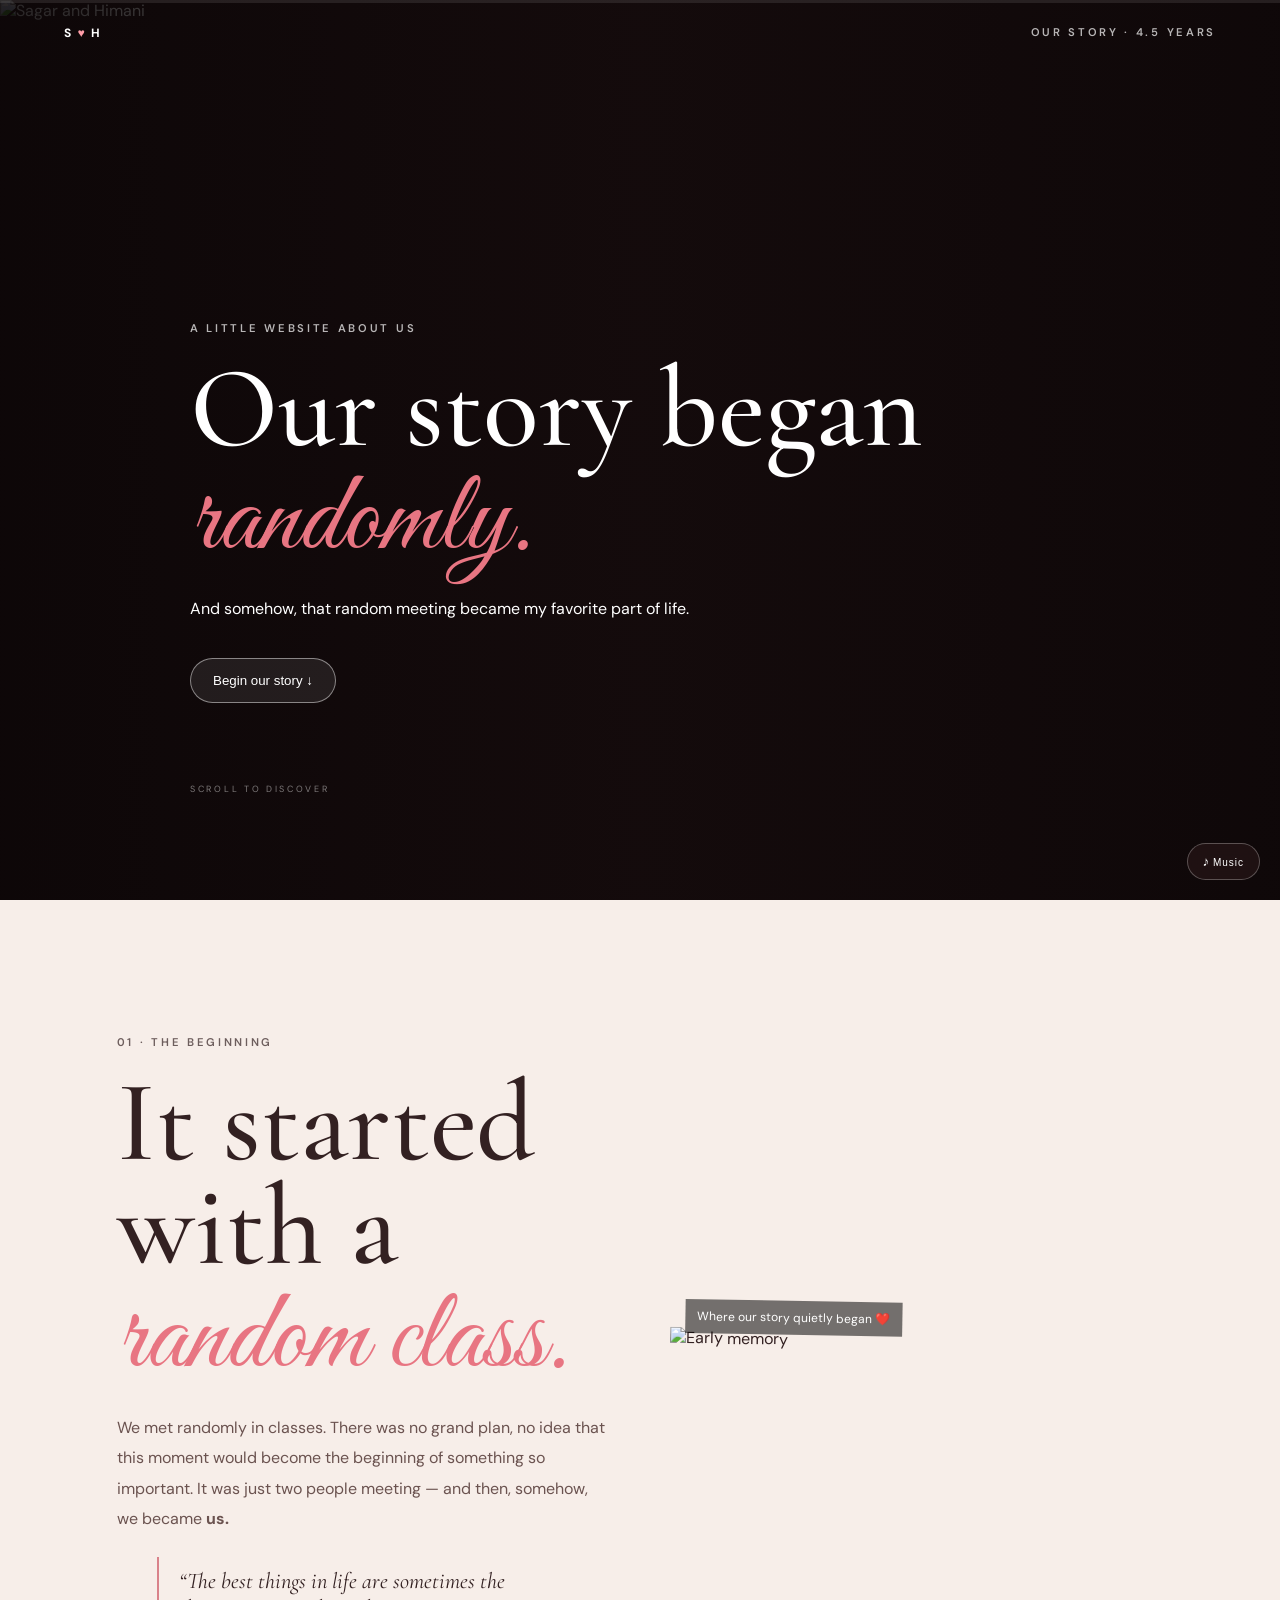
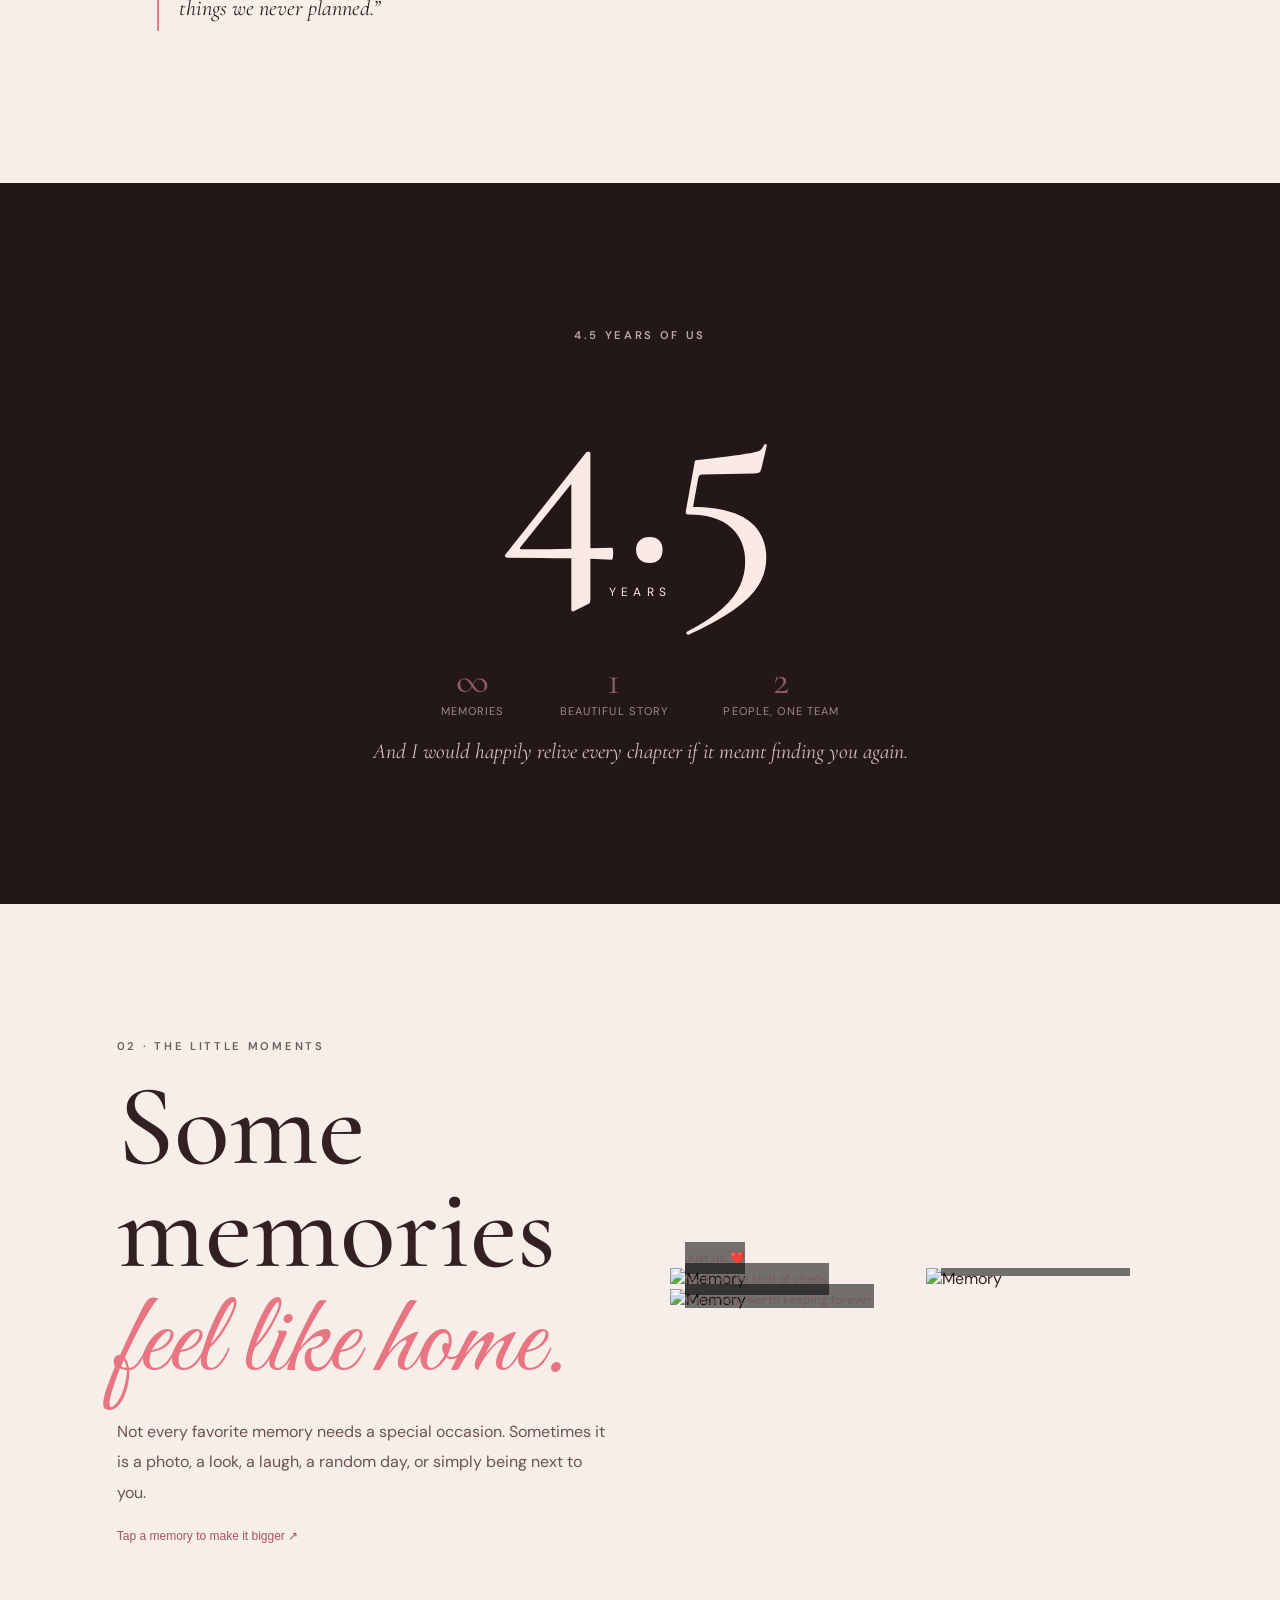
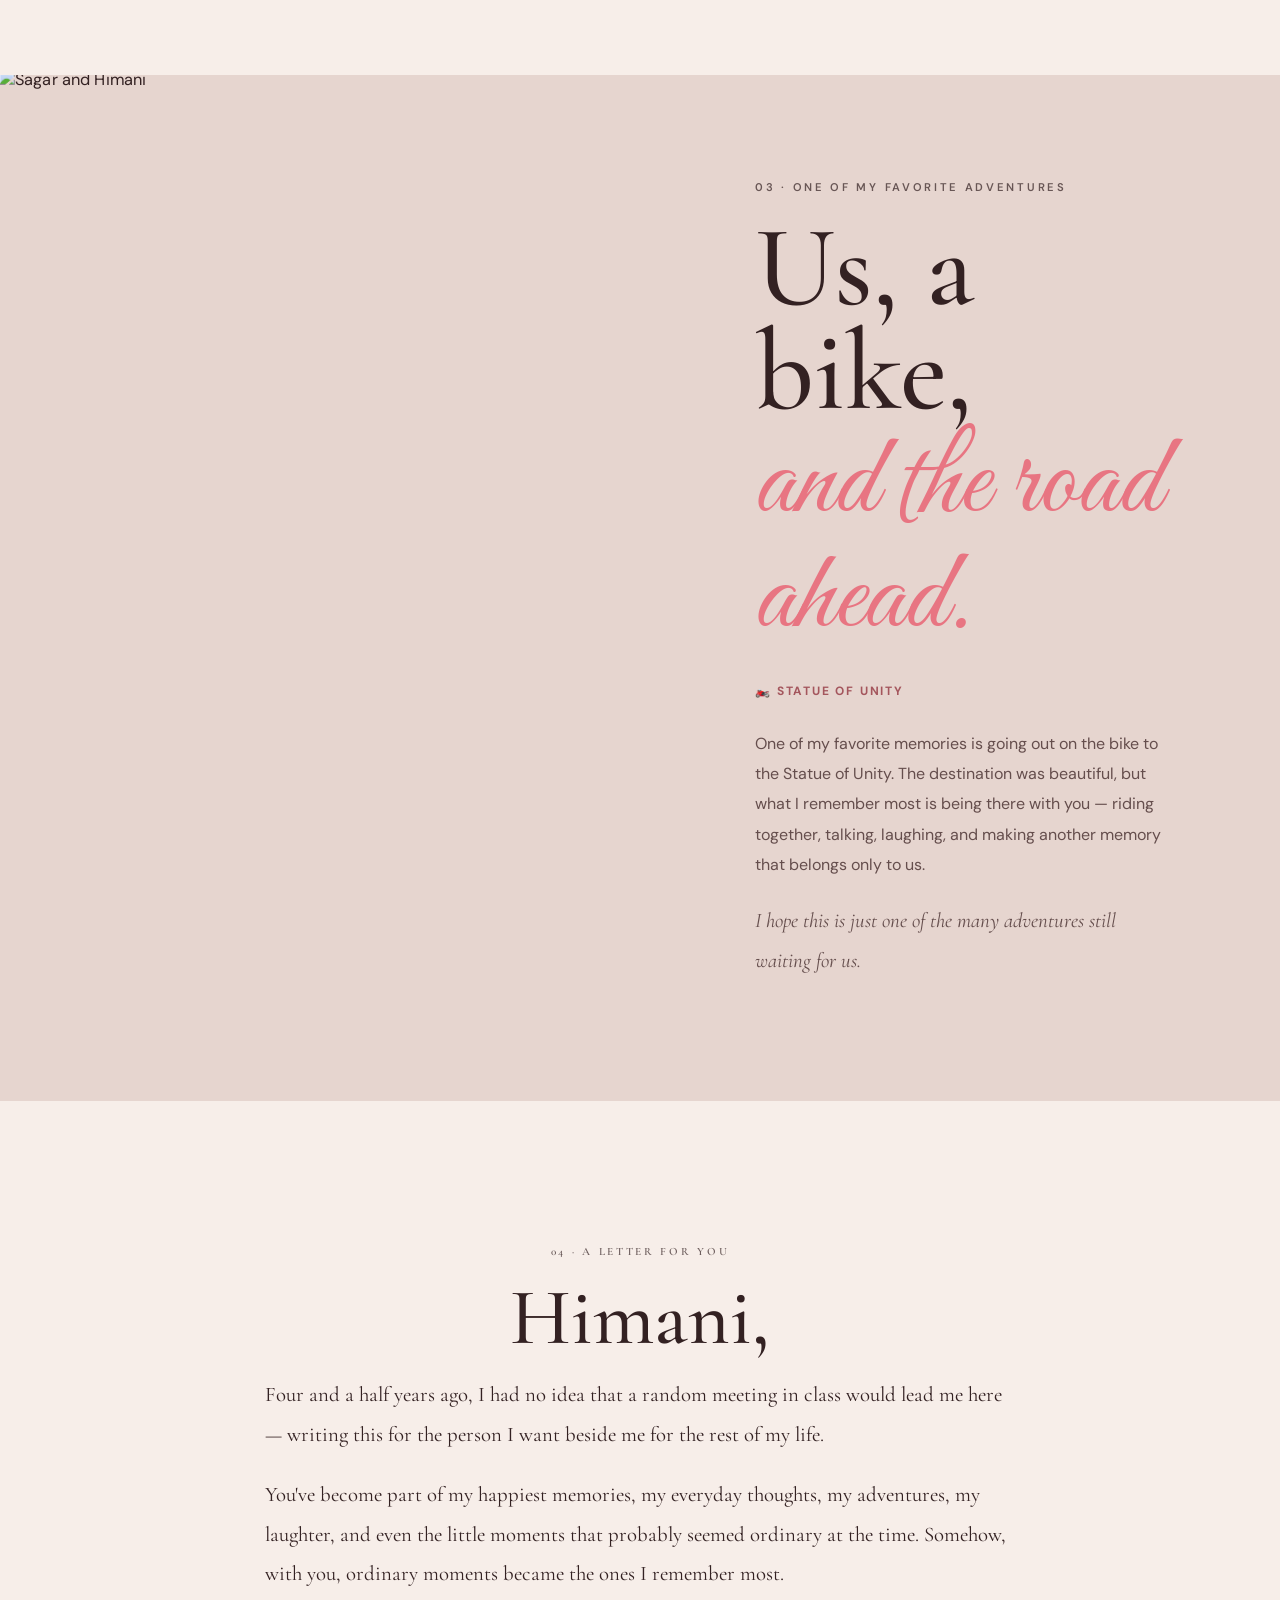
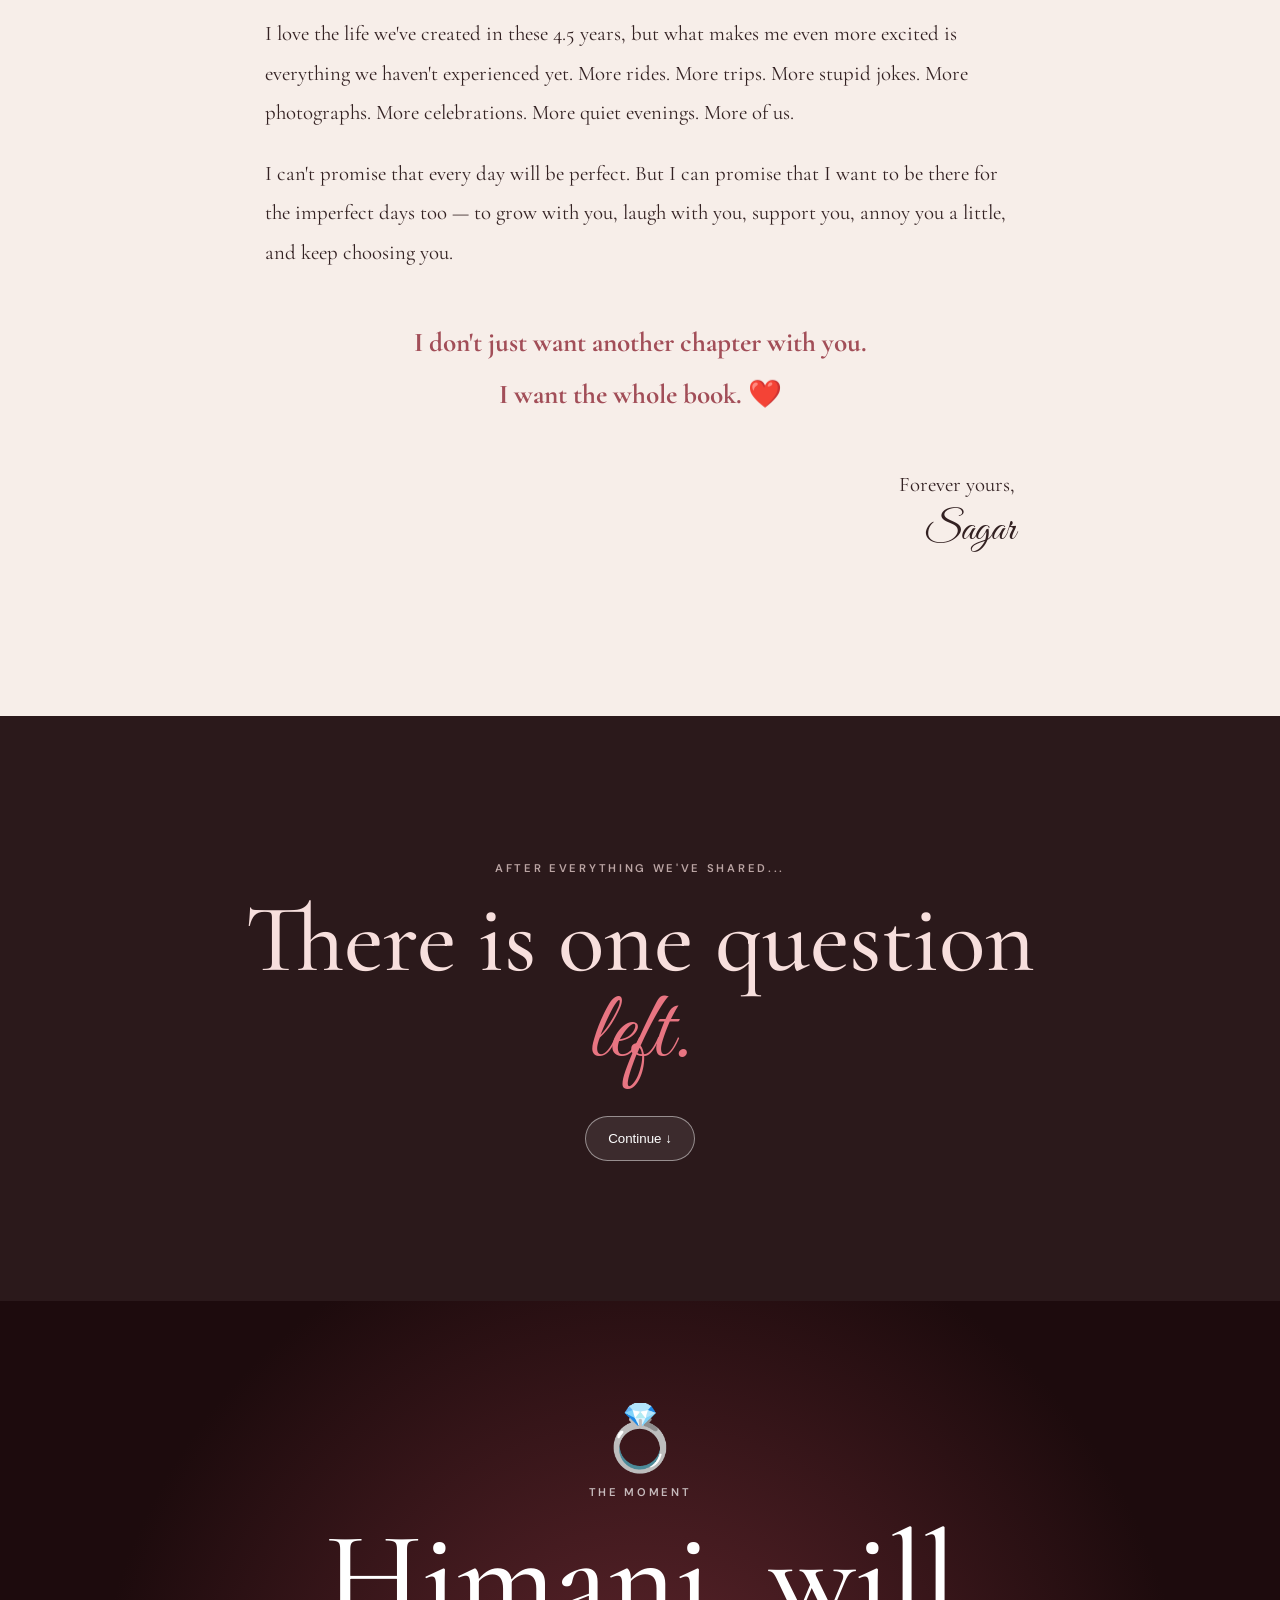
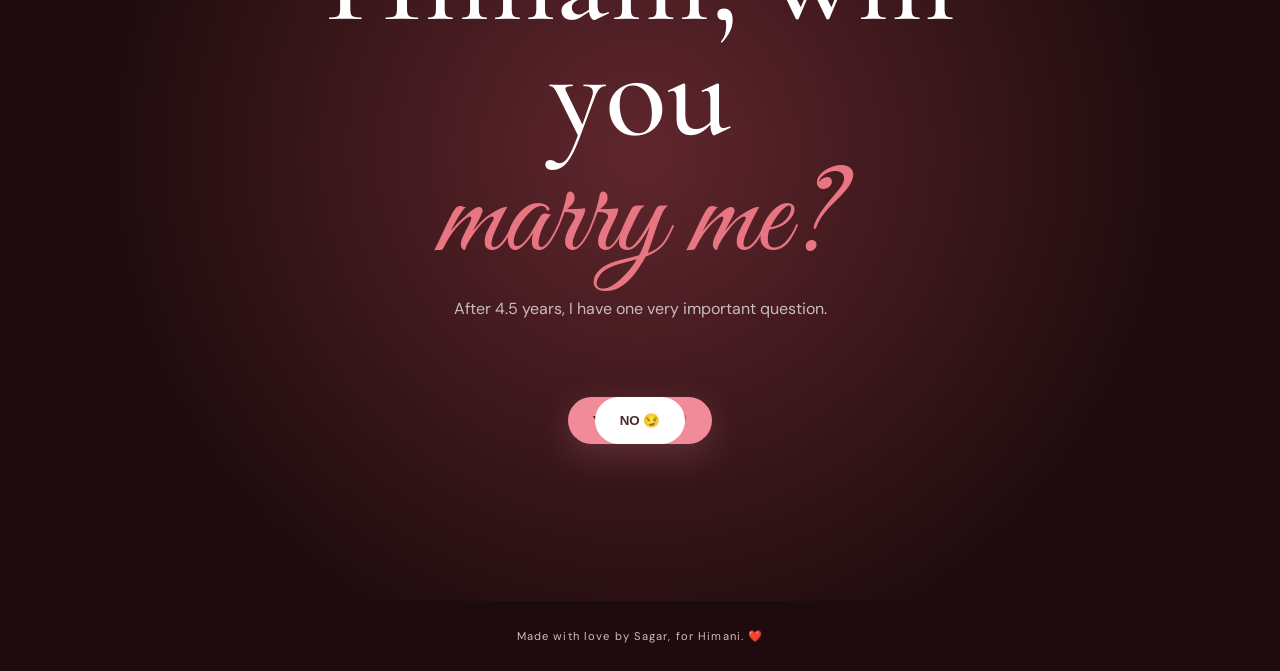
==== index.html @ 628e0842 "Add files via upload" ====
<!doctype html>
<html lang="en">
<head>
<meta charset="utf-8">
<meta name="viewport" content="width=device-width,initial-scale=1,viewport-fit=cover">
<meta name="theme-color" content="#1b0b0d">
<title>Sagar ❤️ Himani — Forever</title>
<link rel="preconnect" href="https://fonts.googleapis.com">
<link rel="preconnect" href="https://fonts.gstatic.com" crossorigin>
<link href="https://fonts.googleapis.com/css2?family=Cormorant+Garamond:wght@400;500;600;700&family=DM+Sans:wght@400;500;600&family=Great+Vibes&display=swap" rel="stylesheet">
<link rel="stylesheet" href="style.css">
</head>
<body>
<div class="loader"><div class="loaderHeart">♥</div><p>Loading our story...</p></div>
<div class="ambient"></div>
<button class="music" id="musicBtn" aria-label="Toggle ambient music">♪ <span>Music</span></button>
<div class="progress"><span id="progressBar"></span></div>

<header><b>S <span>♥</span> H</b><small>OUR STORY · 4.5 YEARS</small></header>

<section class="hero reveal">
  <img src="images/memory-2.jpeg" alt="Sagar and Himani">
  <div class="shade"></div><div class="sparkles"></div>
  <div class="heroText">
    <small>A LITTLE WEBSITE ABOUT US</small>
    <h1>Our story began<br><i>randomly.</i></h1>
    <p>And somehow, that random meeting became my favorite part of life.</p>
    <button class="start" onclick="scrollToId('story')">Begin our story <span>↓</span></button>
    <div class="scrollHint">SCROLL TO DISCOVER</div>
  </div>
</section>

<section id="story" class="section reveal">
  <div class="copy">
    <small>01 · THE BEGINNING</small>
    <h2>It started with a<br><i>random class.</i></h2>
    <p>We met randomly in classes. There was no grand plan, no idea that this moment would become the beginning of something so important. It was just two people meeting — and then, somehow, we became <b>us.</b></p>
    <blockquote>“The best things in life are sometimes the things we never planned.”</blockquote>
  </div>
  <figure class="tilt"><img src="images/memory-1.jpeg" alt="Early memory"><figcaption>Where our story quietly began ❤️</figcaption></figure>
</section>

<section class="years reveal">
  <small>4.5 YEARS OF US</small>
  <div class="counter" data-target="4.5">0</div><label>YEARS</label>
  <div class="stats"><span><b>∞</b> memories</span><span><b>1</b> beautiful story</span><span><b>2</b> people, one team</span></div>
  <em>And I would happily relive every chapter if it meant finding you again.</em>
</section>

<section class="section gallerySection reveal">
  <div class="copy">
    <small>02 · THE LITTLE MOMENTS</small>
    <h2>Some memories<br><i>feel like home.</i></h2>
    <p>Not every favorite memory needs a special occasion. Sometimes it is a photo, a look, a laugh, a random day, or simply being next to you.</p>
    <button class="galleryHint" onclick="openGallery()">Tap a memory to make it bigger ↗</button>
  </div>
  <div class="gallery">
    <figure class="memory" onclick="openGallery(0)"><img src="images/memory-3.jpeg" alt="Memory"><figcaption>Just us. ❤️</figcaption></figure>
    <figure class="memory" onclick="openGallery(1)"><img src="images/memory-4.jpeg" alt="Memory"><figcaption>My favorite kind of chaos.</figcaption></figure>
    <figure class="memory" onclick="openGallery(2)"><img src="images/memory-5.jpeg" alt="Memory"><figcaption>A moment worth keeping forever.</figcaption></figure>
  </div>
</section>

<section class="journey reveal">
  <div class="journeyImg"><img src="images/memory-2.jpeg" alt="Sagar and Himani"></div>
  <div class="journeyCopy">
    <small>03 · ONE OF MY FAVORITE ADVENTURES</small>
    <h2>Us, a bike,<br><i>and the road ahead.</i></h2>
    <b class="location">🏍️ STATUE OF UNITY</b>
    <p>One of my favorite memories is going out on the bike to the Statue of Unity. The destination was beautiful, but what I remember most is being there with you — riding together, talking, laughing, and making another memory that belongs only to us.</p>
    <p class="script">I hope this is just one of the many adventures still waiting for us.</p>
  </div>
</section>

<section class="letter reveal">
  <small>04 · A LETTER FOR YOU</small>
  <h2>Himani,</h2>
  <div class="letterBody">
    <p>Four and a half years ago, I had no idea that a random meeting in class would lead me here — writing this for the person I want beside me for the rest of my life.</p>
    <p>You've become part of my happiest memories, my everyday thoughts, my adventures, my laughter, and even the little moments that probably seemed ordinary at the time. Somehow, with you, ordinary moments became the ones I remember most.</p>
    <p>I love the life we've created in these 4.5 years, but what makes me even more excited is everything we haven't experienced yet. More rides. More trips. More stupid jokes. More photographs. More celebrations. More quiet evenings. More of us.</p>
    <p>I can't promise that every day will be perfect. But I can promise that I want to be there for the imperfect days too — to grow with you, laugh with you, support you, annoy you a little, and keep choosing you.</p>
    <strong>I don't just want another chapter with you.<br>I want the whole book. ❤️</strong>
    <p class="sign">Forever yours,<br><b>Sagar</b></p>
  </div>
</section>

<section class="pause reveal"><div><small>AFTER EVERYTHING WE'VE SHARED...</small><h2>There is one question<br><i>left.</i></h2><button onclick="scrollToId('proposal')">Continue ↓</button></div></section>

<section id="proposal" class="proposal">
  <div class="proposalInner">
    <div class="ring">💍</div><small>THE MOMENT</small>
    <h2>Himani, will you<br><i>marry me?</i></h2>
    <p>After 4.5 years, I have one very important question.</p>
    <div id="buttons"><button id="yes">YES, I WILL ❤️</button><button id="no">NO 😏</button></div>
    <span id="msg"></span>
  </div>
</section>

<section id="yesScreen">
  <div class="celebrate"><div class="yesHeart">❤️</div><small>SHE SAID YES!</small><h2>Our next chapter<br><i>starts here.</i></h2><h3>Sagar ❤️ Himani</h3><p>Here's to every road we haven't taken, every memory we haven't made, and every version of us that is still waiting to be discovered.</p><img src="images/memory-5.jpeg" alt="Sagar and Himani"><div class="forever">Our story isn't ending here.<br><span>It's just getting started. ❤️</span></div></div>
</section>

<div class="lightbox" id="lightbox"><button onclick="closeGallery()">×</button><img id="lightboxImg" alt="Memory"><p id="lightboxCaption"></p></div>
<footer>Made with love by Sagar, for Himani. ❤️</footer>
<script src="script.js"></script>
</body>
</html>
---- style.css ----
*{box-sizing:border-box}html{scroll-behavior:smooth}body{margin:0;background:#f7eee9;color:#332122;font-family:"DM Sans",sans-serif;overflow-x:hidden}.loader{position:fixed;inset:0;background:#1d0b0d;color:#f8dfdf;z-index:9999;display:grid;place-items:center;text-align:center;transition:opacity .8s,visibility .8s}.loader.hide{opacity:0;visibility:hidden}.loaderHeart{font-size:55px;animation:pulse 1s infinite}.loader p{position:absolute;margin-top:150px;font-size:11px;letter-spacing:.22em;text-transform:uppercase;opacity:.65}.ambient{position:fixed;inset:0;pointer-events:none;background:radial-gradient(circle at 15% 20%,#e9869120,transparent 25%),radial-gradient(circle at 85% 75%,#9e566620,transparent 30%);z-index:-1}header{position:absolute;z-index:20;top:0;left:0;right:0;padding:25px 5vw;color:#fff;display:flex;justify-content:space-between;letter-spacing:.15em;font-size:.75rem}header span{color:#ff9da8}.music{position:fixed;z-index:40;right:20px;bottom:20px;border:1px solid #ffffff44;background:#241416cc;color:#fff;border-radius:50px;padding:10px 15px;cursor:pointer;backdrop-filter:blur(10px)}.music span{font-size:10px;letter-spacing:.1em}.progress{position:fixed;z-index:60;left:0;top:0;width:100%;height:3px;background:#ffffff18}.progress span{display:block;width:0;height:100%;background:#ef8793}.hero{height:100vh;position:relative;display:grid;place-items:center;background:#160c0d;color:white;overflow:hidden}.hero>img{position:absolute;width:100%;height:100%;object-fit:cover;filter:brightness(.48);object-position:center}.shade{position:absolute;inset:0;background:linear-gradient(90deg,#0a0506b8,#0a05062b,#0a050699)}.heroText{position:relative;width:min(900px,88%)}small{font-size:.7rem;letter-spacing:.24em;font-weight:600;opacity:.7}.hero h1,.section h2,.journey h2,.letter h2,.pause h2,.proposal h2,.celebrate h2{font-family:"Cormorant Garamond",serif;font-weight:500;line-height:.9;font-size:clamp(4rem,9vw,8rem);margin:20px 0}.hero i,.section i,.journey i,.pause i,.proposal i,.celebrate i{font-family:"Great Vibes",cursive;color:#e87582;font-style:normal}.heroText p{max-width:500px;line-height:1.8}.start,.pause button{border:1px solid #fff7;background:#ffffff15;color:#fff;border-radius:50px;padding:14px 22px;margin-top:18px;cursor:pointer}.scrollHint{margin-top:80px;font-size:9px;letter-spacing:.3em;opacity:.45}.section{max-width:1200px;margin:auto;padding:130px 6vw;display:grid;grid-template-columns:1fr 1fr;gap:60px;align-items:center}.copy p{line-height:1.9;color:#6b5350}.copy blockquote{border-left:2px solid #d9828a;padding:10px 20px;font-family:"Cormorant Garamond";font-size:1.4rem;font-style:italic}.section figure{margin:0;position:relative}.section figure img{width:100%;max-height:650px;object-fit:cover}.section figcaption{position:absolute;bottom:15px;left:15px;background:#0008;color:white;padding:9px 12px;font-size:.75rem}.tilt{transform:rotate(1deg);transition:.5s}.tilt:hover{transform:rotate(0) scale(1.02)}.years{background:#241718;color:#fae9e5;text-align:center;padding:140px 20px}.counter{font:500 clamp(9rem,23vw,17rem) "Cormorant Garamond";line-height:.7;margin:35px 0 10px}.years label{letter-spacing:.45em;font-size:.75rem}.stats{display:flex;justify-content:center;gap:55px;margin:55px 0 20px}.stats span{font-size:.7rem;text-transform:uppercase;letter-spacing:.1em;opacity:.55}.stats b{display:block;font:2.5rem "Cormorant Garamond";color:#e69aa0}.years em{font-family:"Cormorant Garamond";font-size:1.35rem;opacity:.8}.galleryHint{border:0;background:none;padding:0;color:#a4565d;font-size:.75rem;cursor:pointer}.gallery{columns:2;column-gap:18px}.memory{break-inside:avoid;margin:0 0 18px;cursor:zoom-in}.memory img{width:100%;height:auto;transition:transform .5s}.memory:hover img{transform:scale(1.02)}.memory figcaption{font-size:.75rem;color:#73595a;padding:8px 0}.journey{display:grid;grid-template-columns:1fr 1fr;background:#e6d5cf}.journeyImg{overflow:hidden}.journeyImg img{width:100%;height:100%;min-height:650px;object-fit:cover;transform:scale(1.02)}.journeyCopy{padding:100px 9vw;align-self:center}.journeyCopy p{line-height:1.9;color:#654e4d}.location{display:block;margin:30px 0;color:#a4565d;letter-spacing:.15em;font-size:.75rem}.script{font:italic 1.3rem "Cormorant Garamond";}.letter{max-width:800px;margin:auto;padding:140px 25px;font:1.3rem/1.9 "Cormorant Garamond"}.letter>small,.letter>h2{text-align:center;display:block}.letter h2{font-size:5rem}.letterBody>strong{display:block;text-align:center;color:#a24e58;font-size:1.7rem;margin:45px 0}.sign{text-align:right}.sign b{font:2.5rem "Great Vibes"}.pause{min-height:65vh;background:#2b191b;color:#f7dfdd;display:grid;place-items:center;text-align:center;padding:70px 20px}.pause h2{font-size:clamp(3.5rem,8vw,6rem)}.proposal{min-height:100vh;background:radial-gradient(circle,#60262d,#1d0b0d 70%);color:white;display:grid;place-items:center;text-align:center;overflow:hidden}.proposalInner{width:min(800px,90%)}.ring{font-size:4rem;animation:float 3s infinite}.proposal h2{font-size:clamp(4rem,10vw,8rem)}.proposal p{opacity:.7}.proposal #buttons{height:170px;position:relative;display:flex;align-items:center;justify-content:center;gap:20px}.proposal button{border:0;border-radius:50px;padding:16px 25px;cursor:pointer;font-weight:600}.proposal #yes{background:#f28b99;color:#351719;box-shadow:0 10px 35px #f28b9938}.proposal #no{background:white;color:#4b292d;position:absolute;transition:left .25s,top .25s}.proposal #msg{color:#f2a3aa;font-size:.85rem}#yesScreen{display:none;min-height:100vh;padding:60px 20px;place-items:center;text-align:center;background:#f7eee9}.celebrate{max-width:800px}.yesHeart{font-size:5rem;animation:pulse 1.2s infinite}.celebrate h2{font-size:clamp(4rem,10vw,8rem)}.celebrate h3{font:2rem "Cormorant Garamond"}.celebrate>p{line-height:1.8;color:#705857}.celebrate>img{width:100%;max-width:600px;max-height:650px;object-fit:cover;margin:30px auto}.forever{font:1.6rem "Cormorant Garamond";line-height:1.5}.forever span{color:#a34f58}.lightbox{position:fixed;inset:0;z-index:200;background:#12090beF;display:none;place-items:center;padding:30px}.lightbox.show{display:grid}.lightbox img{max-width:90vw;max-height:80vh;object-fit:contain}.lightbox button{position:absolute;right:25px;top:18px;border:0;background:none;color:#fff;font-size:42px;cursor:pointer}.lightbox p{position:absolute;bottom:20px;color:#fff;font:1.3rem "Cormorant Garamond"}footer{text-align:center;background:#1d0b0d;color:#d8baba;padding:28px;font-size:.7rem;letter-spacing:.1em}.conf{position:fixed;top:-20px;z-index:100;font-size:18px;animation:fall 3s forwards}@keyframes fall{to{transform:translateY(110vh) rotate(720deg);opacity:0}}@keyframes float{50%{transform:translateY(-10px)}}@keyframes pulse{50%{transform:scale(1.15)}}@media(max-width:800px){header{padding:20px}.music{right:12px;bottom:12px}.music span{display:none}.section{grid-template-columns:1fr;padding:90px 7vw}.gallery{columns:1}.journey{grid-template-columns:1fr}.journeyImg img{min-height:480px}.journeyCopy{padding:75px 8vw}.letter{padding:100px 25px;font-size:1.2rem}.stats{gap:22px}.stats span{font-size:.6rem}}
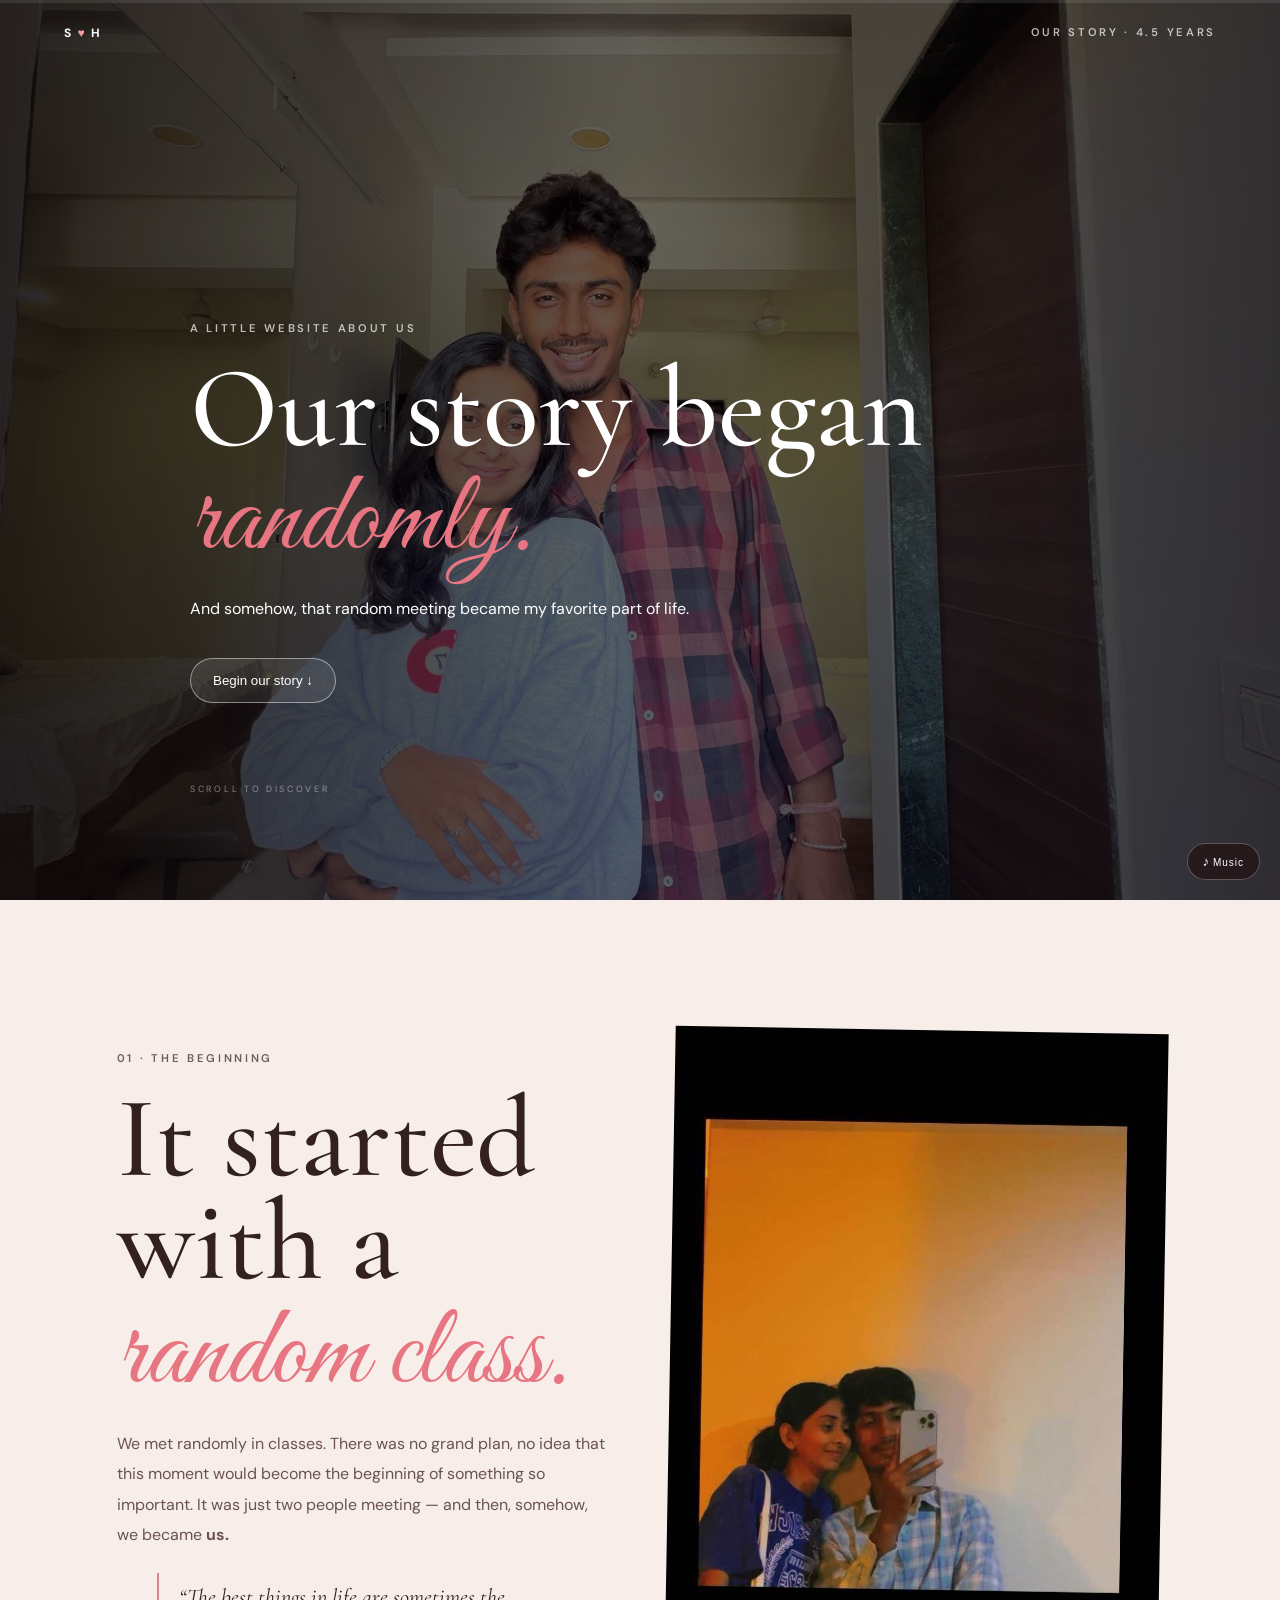
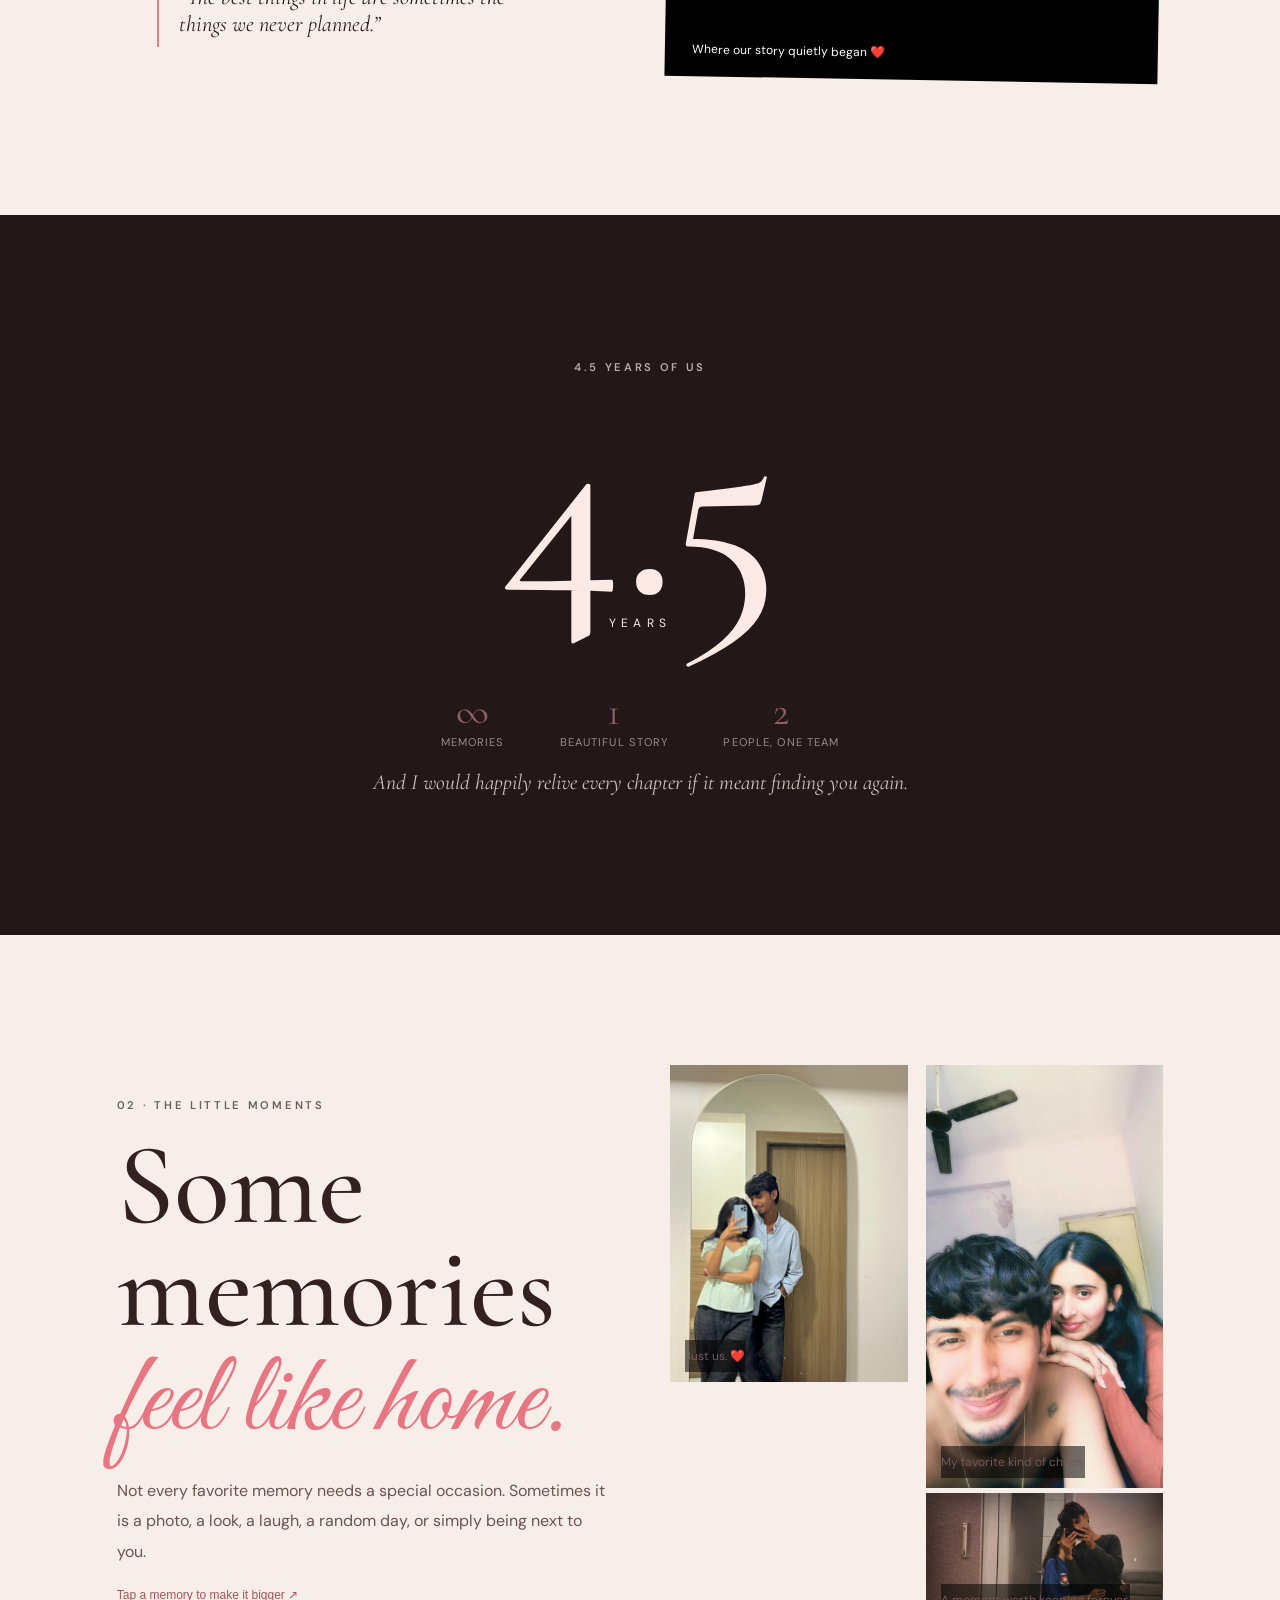
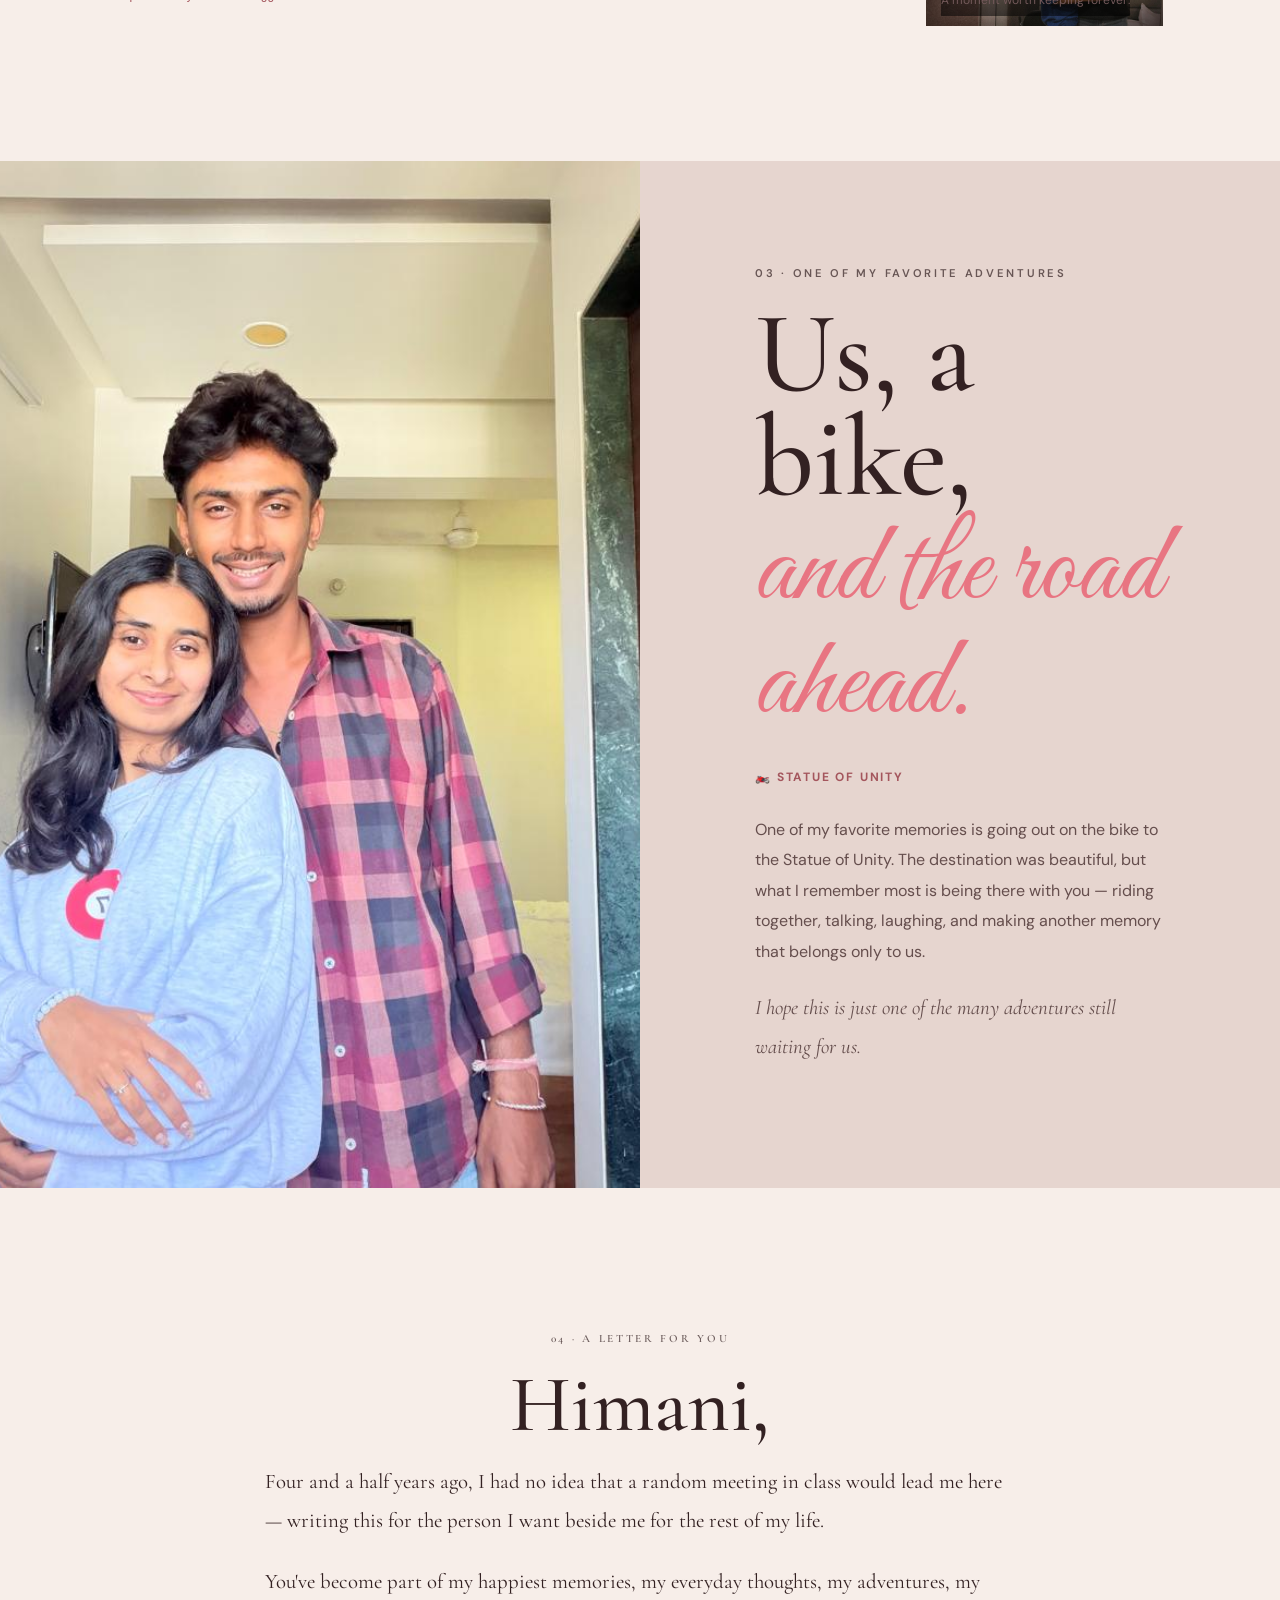
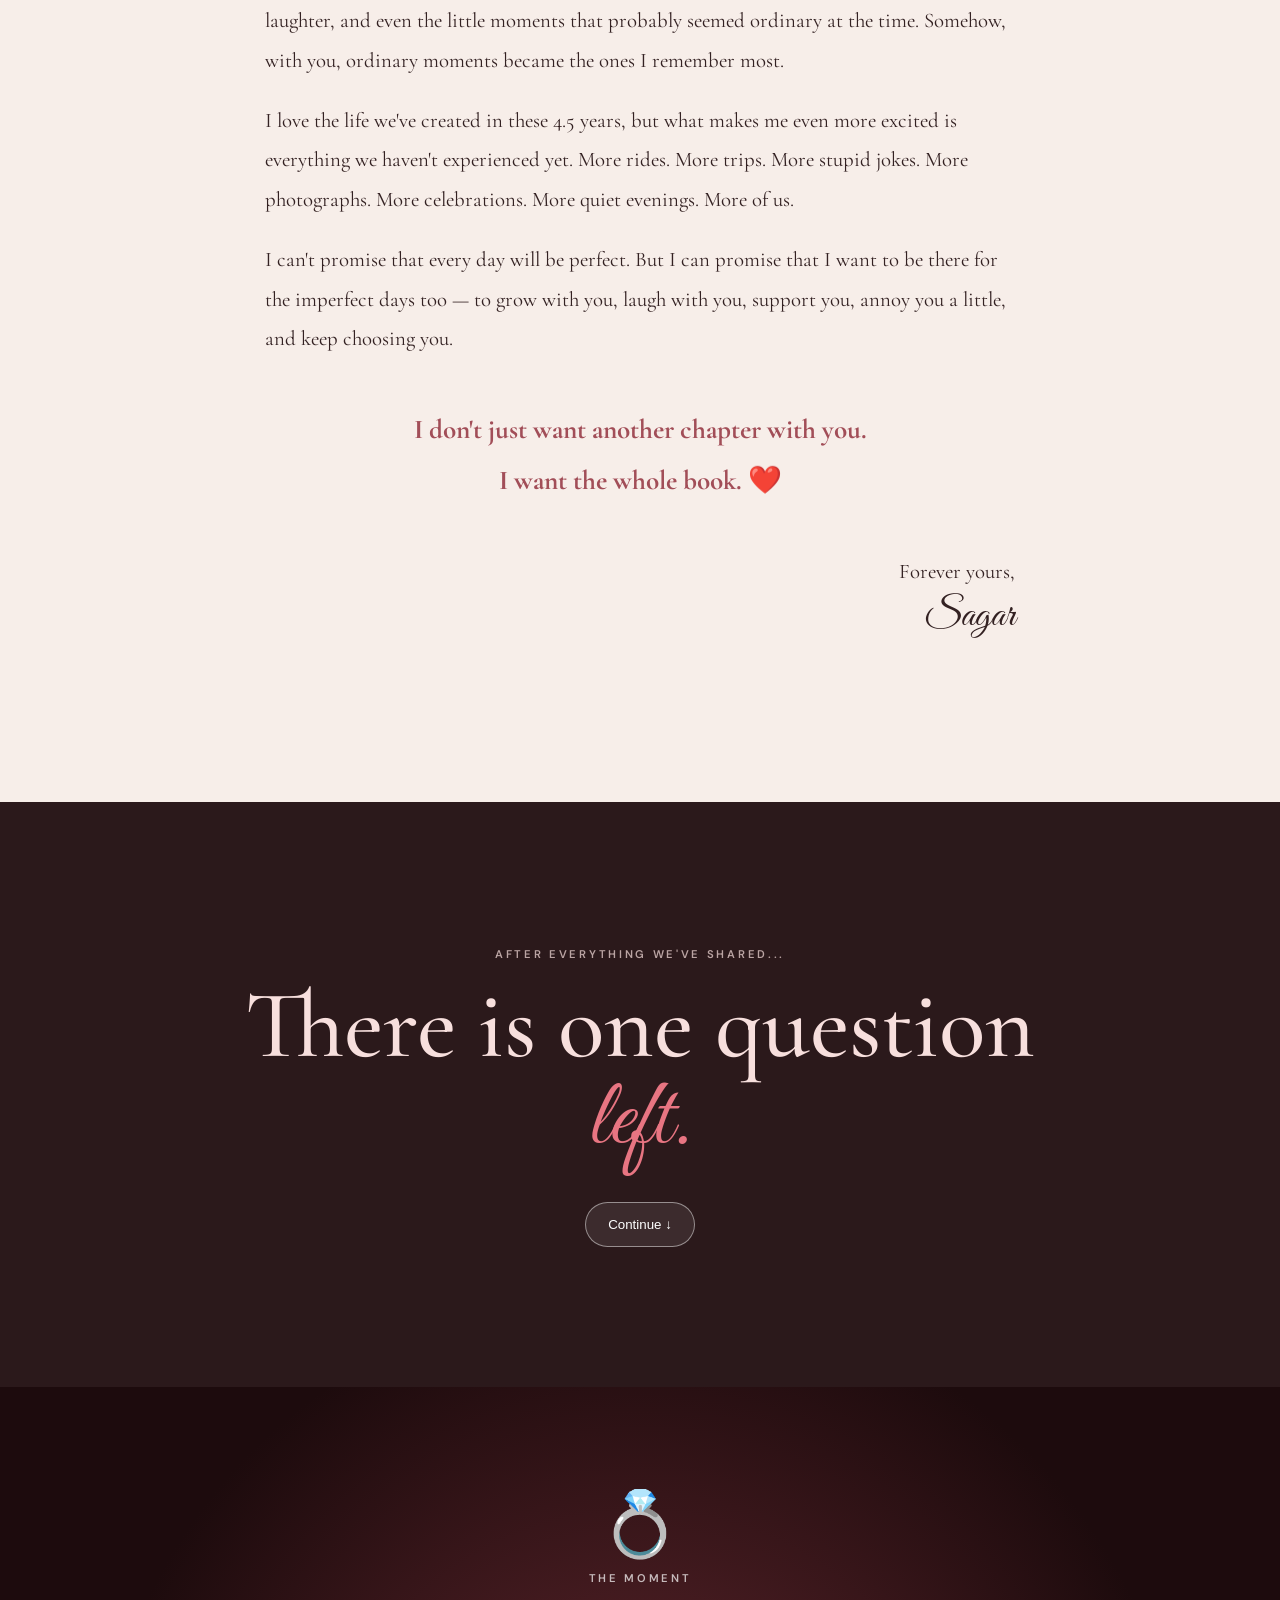
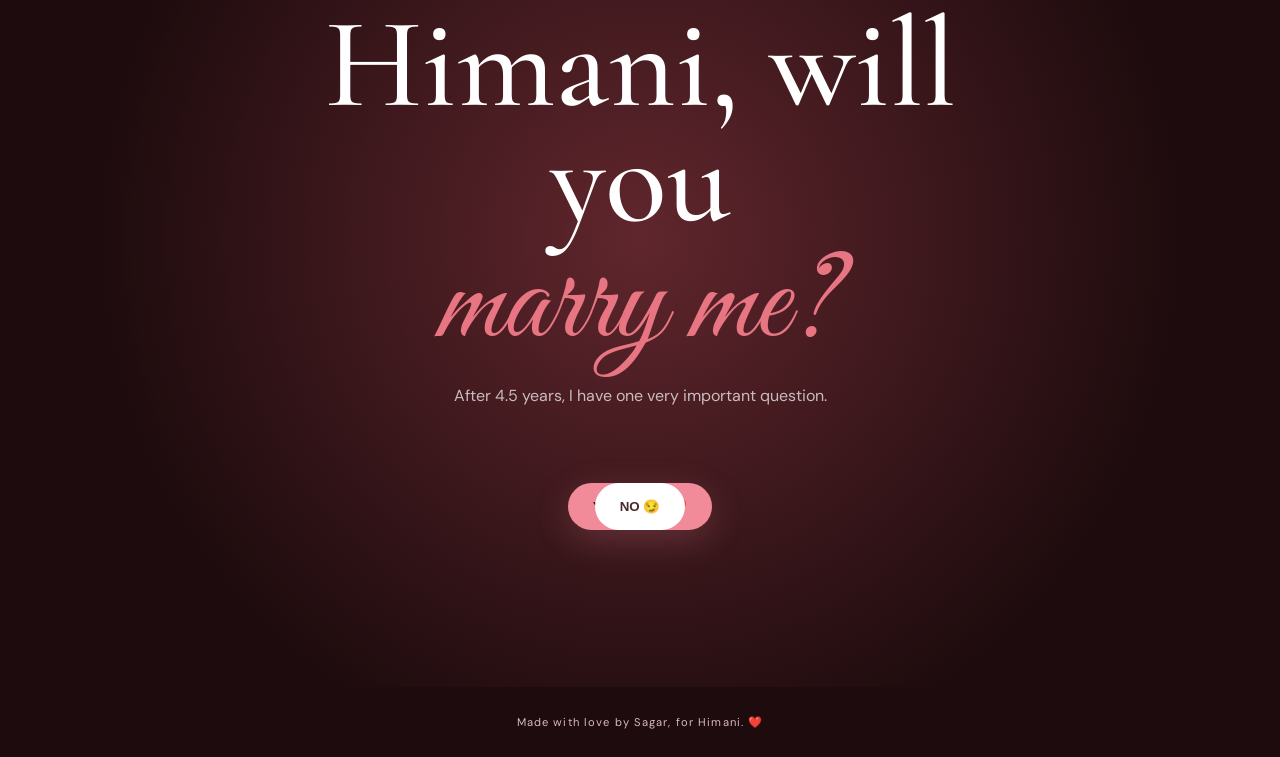
==== commit a1a6f80d: "Update image paths in index.html" ====
--- a/index.html
+++ b/index.html
@@ -19,7 +19,7 @@
 <header><b>S <span>♥</span> H</b><small>OUR STORY · 4.5 YEARS</small></header>
 
 <section class="hero reveal">
-  <img src="images/memory-2.jpeg" alt="Sagar and Himani">
+  <img src="memory-2.jpeg" alt="Sagar and Himani">
   <div class="shade"></div><div class="sparkles"></div>
   <div class="heroText">
     <small>A LITTLE WEBSITE ABOUT US</small>
@@ -37,7 +37,7 @@
     <p>We met randomly in classes. There was no grand plan, no idea that this moment would become the beginning of something so important. It was just two people meeting — and then, somehow, we became <b>us.</b></p>
     <blockquote>“The best things in life are sometimes the things we never planned.”</blockquote>
   </div>
-  <figure class="tilt"><img src="images/memory-1.jpeg" alt="Early memory"><figcaption>Where our story quietly began ❤️</figcaption></figure>
+  <figure class="tilt"><img src="memory-1.jpeg" alt="Early memory"><figcaption>Where our story quietly began ❤️</figcaption></figure>
 </section>
 
 <section class="years reveal">
@@ -55,14 +55,14 @@
     <button class="galleryHint" onclick="openGallery()">Tap a memory to make it bigger ↗</button>
   </div>
   <div class="gallery">
-    <figure class="memory" onclick="openGallery(0)"><img src="images/memory-3.jpeg" alt="Memory"><figcaption>Just us. ❤️</figcaption></figure>
-    <figure class="memory" onclick="openGallery(1)"><img src="images/memory-4.jpeg" alt="Memory"><figcaption>My favorite kind of chaos.</figcaption></figure>
-    <figure class="memory" onclick="openGallery(2)"><img src="images/memory-5.jpeg" alt="Memory"><figcaption>A moment worth keeping forever.</figcaption></figure>
+    <figure class="memory" onclick="openGallery(0)"><img src="memory-3.jpeg" alt="Memory"><figcaption>Just us. ❤️</figcaption></figure>
+    <figure class="memory" onclick="openGallery(1)"><img src="memory-4.jpeg" alt="Memory"><figcaption>My favorite kind of chaos.</figcaption></figure>
+    <figure class="memory" onclick="openGallery(2)"><img src="memory-5.jpeg" alt="Memory"><figcaption>A moment worth keeping forever.</figcaption></figure>
   </div>
 </section>
 
 <section class="journey reveal">
-  <div class="journeyImg"><img src="images/memory-2.jpeg" alt="Sagar and Himani"></div>
+  <div class="journeyImg"><img src="memory-2.jpeg" alt="Sagar and Himani"></div>
   <div class="journeyCopy">
     <small>03 · ONE OF MY FAVORITE ADVENTURES</small>
     <h2>Us, a bike,<br><i>and the road ahead.</i></h2>
@@ -98,11 +98,11 @@
 </section>
 
 <section id="yesScreen">
-  <div class="celebrate"><div class="yesHeart">❤️</div><small>SHE SAID YES!</small><h2>Our next chapter<br><i>starts here.</i></h2><h3>Sagar ❤️ Himani</h3><p>Here's to every road we haven't taken, every memory we haven't made, and every version of us that is still waiting to be discovered.</p><img src="images/memory-5.jpeg" alt="Sagar and Himani"><div class="forever">Our story isn't ending here.<br><span>It's just getting started. ❤️</span></div></div>
+  <div class="celebrate"><div class="yesHeart">❤️</div><small>SHE SAID YES!</small><h2>Our next chapter<br><i>starts here.</i></h2><h3>Sagar ❤️ Himani</h3><p>Here's to every road we haven't taken, every memory we haven't made, and every version of us that is still waiting to be discovered.</p><img src="memory-5.jpeg" alt="Sagar and Himani"><div class="forever">Our story isn't ending here.<br><span>It's just getting started. ❤️</span></div></div>
 </section>
 
 <div class="lightbox" id="lightbox"><button onclick="closeGallery()">×</button><img id="lightboxImg" alt="Memory"><p id="lightboxCaption"></p></div>
 <footer>Made with love by Sagar, for Himani. ❤️</footer>
 <script src="script.js"></script>
 </body>
-</html>+</html>
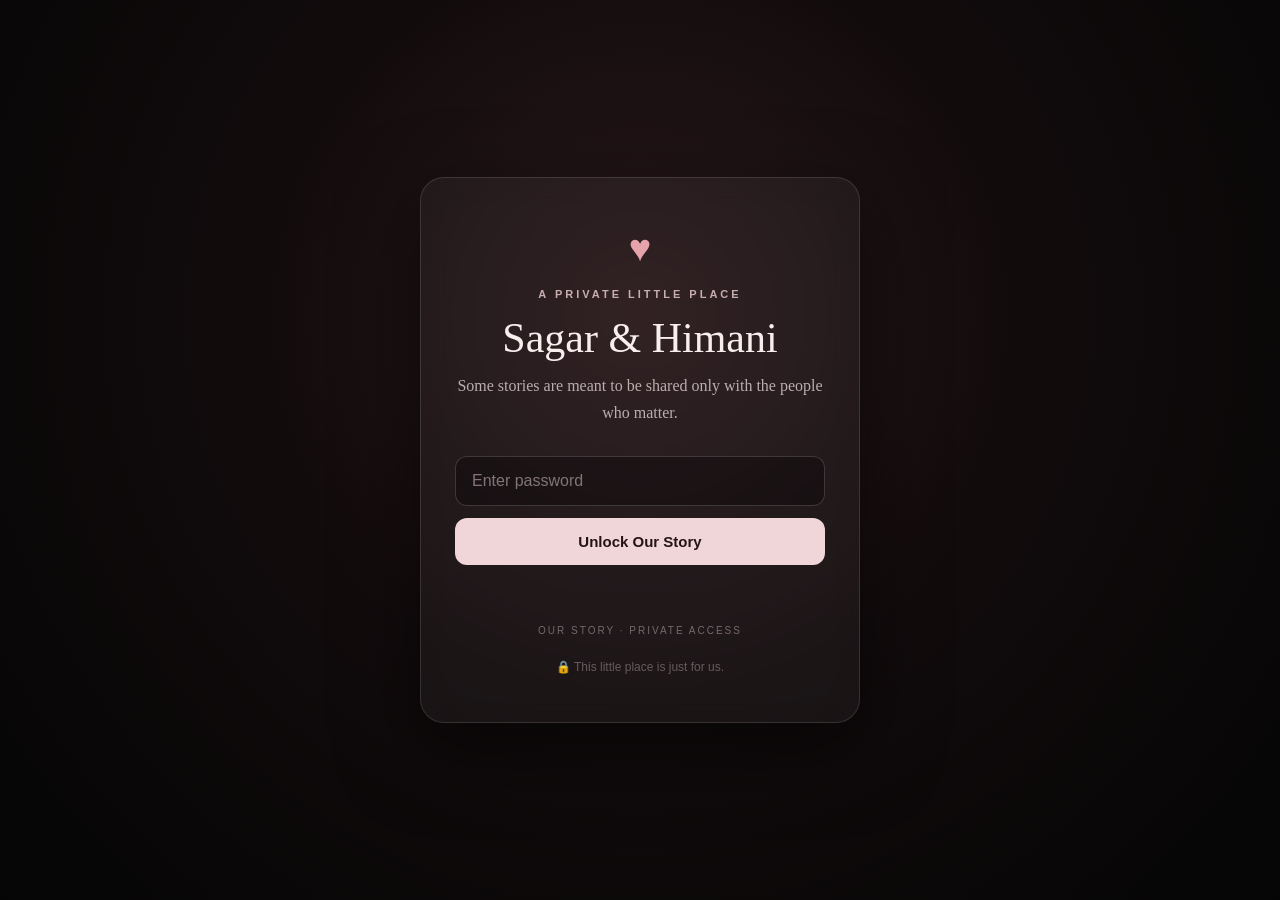
==== commit 98413059: "Update index.html" ====
--- a/index.html
+++ b/index.html
@@ -1,108 +1,271 @@
 <!doctype html>
 <html lang="en">
 <head>
-<meta charset="utf-8">
-<meta name="viewport" content="width=device-width,initial-scale=1,viewport-fit=cover">
-<meta name="theme-color" content="#1b0b0d">
-<title>Sagar ❤️ Himani — Forever</title>
-<link rel="preconnect" href="https://fonts.googleapis.com">
-<link rel="preconnect" href="https://fonts.gstatic.com" crossorigin>
-<link href="https://fonts.googleapis.com/css2?family=Cormorant+Garamond:wght@400;500;600;700&family=DM+Sans:wght@400;500;600&family=Great+Vibes&display=swap" rel="stylesheet">
-<link rel="stylesheet" href="style.css">
+  <meta charset="utf-8">
+  <meta name="viewport" content="width=device-width, initial-scale=1">
+  <meta name="theme-color" content="#090707">
+
+  <title>Private · Sagar & Himani</title>
+
+  <style>
+    * {
+      box-sizing: border-box;
+    }
+
+    html,
+    body {
+      margin: 0;
+      min-height: 100%;
+    }
+
+    body {
+      min-height: 100vh;
+      display: flex;
+      align-items: center;
+      justify-content: center;
+      padding: 24px;
+
+      background:
+        radial-gradient(
+          circle at 50% 35%,
+          #29181b 0%,
+          #110b0c 45%,
+          #050505 100%
+        );
+
+      color: #f8eeee;
+      font-family: Georgia, "Times New Roman", serif;
+    }
+
+    .card {
+      width: min(440px, 100%);
+      padding: 48px 34px;
+      text-align: center;
+
+      border: 1px solid rgba(255, 255, 255, 0.12);
+      border-radius: 24px;
+
+      background: rgba(255, 255, 255, 0.045);
+
+      box-shadow:
+        0 24px 80px rgba(0, 0, 0, 0.5);
+
+      backdrop-filter: blur(12px);
+    }
+
+    .heart {
+      font-size: 38px;
+      margin-bottom: 18px;
+      color: #e6a3ac;
+    }
+
+    .eyebrow {
+      font-family: Arial, sans-serif;
+      font-size: 11px;
+      font-weight: 600;
+      letter-spacing: 3px;
+      color: #c8aeb1;
+    }
+
+    .title {
+      font-size: 42px;
+      font-weight: 400;
+      margin: 14px 0 10px;
+    }
+
+    .subtitle {
+      color: #bcaeb0;
+      line-height: 1.7;
+      margin: 0 0 30px;
+    }
+
+    .password-box {
+      width: 100%;
+    }
+
+    input {
+      width: 100%;
+      padding: 15px 16px;
+
+      border-radius: 12px;
+      border: 1px solid rgba(255, 255, 255, 0.16);
+
+      background: rgba(0, 0, 0, 0.3);
+
+      color: white;
+      font-size: 16px;
+
+      outline: none;
+    }
+
+    input::placeholder {
+      color: #817578;
+    }
+
+    input:focus {
+      border-color: #c98b94;
+    }
+
+    button {
+      width: 100%;
+      margin-top: 12px;
+      padding: 15px;
+
+      border: 0;
+      border-radius: 12px;
+
+      background: #f1d6d9;
+      color: #241416;
+
+      font-weight: 700;
+      font-size: 15px;
+
+      cursor: pointer;
+
+      transition: 0.2s ease;
+    }
+
+    button:hover {
+      transform: translateY(-1px);
+      filter: brightness(1.05);
+    }
+
+    button:active {
+      transform: translateY(0);
+    }
+
+    #error {
+      min-height: 20px;
+      margin-top: 12px;
+
+      color: #e9a2aa;
+
+      font-family: Arial, sans-serif;
+      font-size: 13px;
+    }
+
+    .note {
+      margin-top: 28px;
+
+      color: #766a6c;
+
+      font-family: Arial, sans-serif;
+      font-size: 10px;
+      letter-spacing: 2px;
+    }
+
+    .lock {
+      margin-top: 24px;
+      font-size: 12px;
+      color: #665b5d;
+      font-family: Arial, sans-serif;
+    }
+  </style>
 </head>
+
 <body>
-<div class="loader"><div class="loaderHeart">♥</div><p>Loading our story...</p></div>
-<div class="ambient"></div>
-<button class="music" id="musicBtn" aria-label="Toggle ambient music">♪ <span>Music</span></button>
-<div class="progress"><span id="progressBar"></span></div>
-
-<header><b>S <span>♥</span> H</b><small>OUR STORY · 4.5 YEARS</small></header>
-
-<section class="hero reveal">
-  <img src="memory-2.jpeg" alt="Sagar and Himani">
-  <div class="shade"></div><div class="sparkles"></div>
-  <div class="heroText">
-    <small>A LITTLE WEBSITE ABOUT US</small>
-    <h1>Our story began<br><i>randomly.</i></h1>
-    <p>And somehow, that random meeting became my favorite part of life.</p>
-    <button class="start" onclick="scrollToId('story')">Begin our story <span>↓</span></button>
-    <div class="scrollHint">SCROLL TO DISCOVER</div>
-  </div>
-</section>
-
-<section id="story" class="section reveal">
-  <div class="copy">
-    <small>01 · THE BEGINNING</small>
-    <h2>It started with a<br><i>random class.</i></h2>
-    <p>We met randomly in classes. There was no grand plan, no idea that this moment would become the beginning of something so important. It was just two people meeting — and then, somehow, we became <b>us.</b></p>
-    <blockquote>“The best things in life are sometimes the things we never planned.”</blockquote>
-  </div>
-  <figure class="tilt"><img src="memory-1.jpeg" alt="Early memory"><figcaption>Where our story quietly began ❤️</figcaption></figure>
-</section>
-
-<section class="years reveal">
-  <small>4.5 YEARS OF US</small>
-  <div class="counter" data-target="4.5">0</div><label>YEARS</label>
-  <div class="stats"><span><b>∞</b> memories</span><span><b>1</b> beautiful story</span><span><b>2</b> people, one team</span></div>
-  <em>And I would happily relive every chapter if it meant finding you again.</em>
-</section>
-
-<section class="section gallerySection reveal">
-  <div class="copy">
-    <small>02 · THE LITTLE MOMENTS</small>
-    <h2>Some memories<br><i>feel like home.</i></h2>
-    <p>Not every favorite memory needs a special occasion. Sometimes it is a photo, a look, a laugh, a random day, or simply being next to you.</p>
-    <button class="galleryHint" onclick="openGallery()">Tap a memory to make it bigger ↗</button>
-  </div>
-  <div class="gallery">
-    <figure class="memory" onclick="openGallery(0)"><img src="memory-3.jpeg" alt="Memory"><figcaption>Just us. ❤️</figcaption></figure>
-    <figure class="memory" onclick="openGallery(1)"><img src="memory-4.jpeg" alt="Memory"><figcaption>My favorite kind of chaos.</figcaption></figure>
-    <figure class="memory" onclick="openGallery(2)"><img src="memory-5.jpeg" alt="Memory"><figcaption>A moment worth keeping forever.</figcaption></figure>
-  </div>
-</section>
-
-<section class="journey reveal">
-  <div class="journeyImg"><img src="memory-2.jpeg" alt="Sagar and Himani"></div>
-  <div class="journeyCopy">
-    <small>03 · ONE OF MY FAVORITE ADVENTURES</small>
-    <h2>Us, a bike,<br><i>and the road ahead.</i></h2>
-    <b class="location">🏍️ STATUE OF UNITY</b>
-    <p>One of my favorite memories is going out on the bike to the Statue of Unity. The destination was beautiful, but what I remember most is being there with you — riding together, talking, laughing, and making another memory that belongs only to us.</p>
-    <p class="script">I hope this is just one of the many adventures still waiting for us.</p>
-  </div>
-</section>
-
-<section class="letter reveal">
-  <small>04 · A LETTER FOR YOU</small>
-  <h2>Himani,</h2>
-  <div class="letterBody">
-    <p>Four and a half years ago, I had no idea that a random meeting in class would lead me here — writing this for the person I want beside me for the rest of my life.</p>
-    <p>You've become part of my happiest memories, my everyday thoughts, my adventures, my laughter, and even the little moments that probably seemed ordinary at the time. Somehow, with you, ordinary moments became the ones I remember most.</p>
-    <p>I love the life we've created in these 4.5 years, but what makes me even more excited is everything we haven't experienced yet. More rides. More trips. More stupid jokes. More photographs. More celebrations. More quiet evenings. More of us.</p>
-    <p>I can't promise that every day will be perfect. But I can promise that I want to be there for the imperfect days too — to grow with you, laugh with you, support you, annoy you a little, and keep choosing you.</p>
-    <strong>I don't just want another chapter with you.<br>I want the whole book. ❤️</strong>
-    <p class="sign">Forever yours,<br><b>Sagar</b></p>
-  </div>
-</section>
-
-<section class="pause reveal"><div><small>AFTER EVERYTHING WE'VE SHARED...</small><h2>There is one question<br><i>left.</i></h2><button onclick="scrollToId('proposal')">Continue ↓</button></div></section>
-
-<section id="proposal" class="proposal">
-  <div class="proposalInner">
-    <div class="ring">💍</div><small>THE MOMENT</small>
-    <h2>Himani, will you<br><i>marry me?</i></h2>
-    <p>After 4.5 years, I have one very important question.</p>
-    <div id="buttons"><button id="yes">YES, I WILL ❤️</button><button id="no">NO 😏</button></div>
-    <span id="msg"></span>
-  </div>
-</section>
-
-<section id="yesScreen">
-  <div class="celebrate"><div class="yesHeart">❤️</div><small>SHE SAID YES!</small><h2>Our next chapter<br><i>starts here.</i></h2><h3>Sagar ❤️ Himani</h3><p>Here's to every road we haven't taken, every memory we haven't made, and every version of us that is still waiting to be discovered.</p><img src="memory-5.jpeg" alt="Sagar and Himani"><div class="forever">Our story isn't ending here.<br><span>It's just getting started. ❤️</span></div></div>
-</section>
-
-<div class="lightbox" id="lightbox"><button onclick="closeGallery()">×</button><img id="lightboxImg" alt="Memory"><p id="lightboxCaption"></p></div>
-<footer>Made with love by Sagar, for Himani. ❤️</footer>
-<script src="script.js"></script>
+
+  <main class="card">
+
+    <div class="heart">♥</div>
+
+    <div class="eyebrow">
+      A PRIVATE LITTLE PLACE
+    </div>
+
+    <h1 class="title">
+      Sagar & Himani
+    </h1>
+
+    <p class="subtitle">
+      Some stories are meant to be shared only
+      with the people who matter.
+    </p>
+
+    <form id="gate" class="password-box">
+
+      <input
+        id="password"
+        type="password"
+        placeholder="Enter password"
+        autocomplete="off"
+        required
+      >
+
+      <button type="submit">
+        Unlock Our Story
+      </button>
+
+    </form>
+
+    <div id="error"></div>
+
+    <div class="note">
+      OUR STORY · PRIVATE ACCESS
+    </div>
+
+    <div class="lock">
+      🔒 This little place is just for us.
+    </div>
+
+  </main>
+
+  <script>
+
+    /*
+      ==============================
+      YOUR WEBSITE PASSWORD
+      ==============================
+    */
+
+    const PASSWORD = "SH1690";
+
+
+    /*
+      ==============================
+      CHECK PASSWORD
+      ==============================
+    */
+
+    document
+      .getElementById("gate")
+      .addEventListener("submit", function(event) {
+
+        event.preventDefault();
+
+        const enteredPassword =
+          document.getElementById("password").value;
+
+        const error =
+          document.getElementById("error");
+
+
+        if (enteredPassword === PASSWORD) {
+
+          // Remember that this browser has unlocked the story.
+          sessionStorage.setItem(
+            "storyUnlocked",
+            "yes"
+          );
+
+          // Open the actual Sagar & Himani website.
+          window.location.href = "story.html";
+
+        } else {
+
+          error.textContent =
+            "That password is not correct. Try again.";
+
+          document.getElementById("password").value = "";
+
+          document
+            .getElementById("password")
+            .focus();
+        }
+
+      });
+
+  </script>
+
 </body>
-</html>
+</html>
